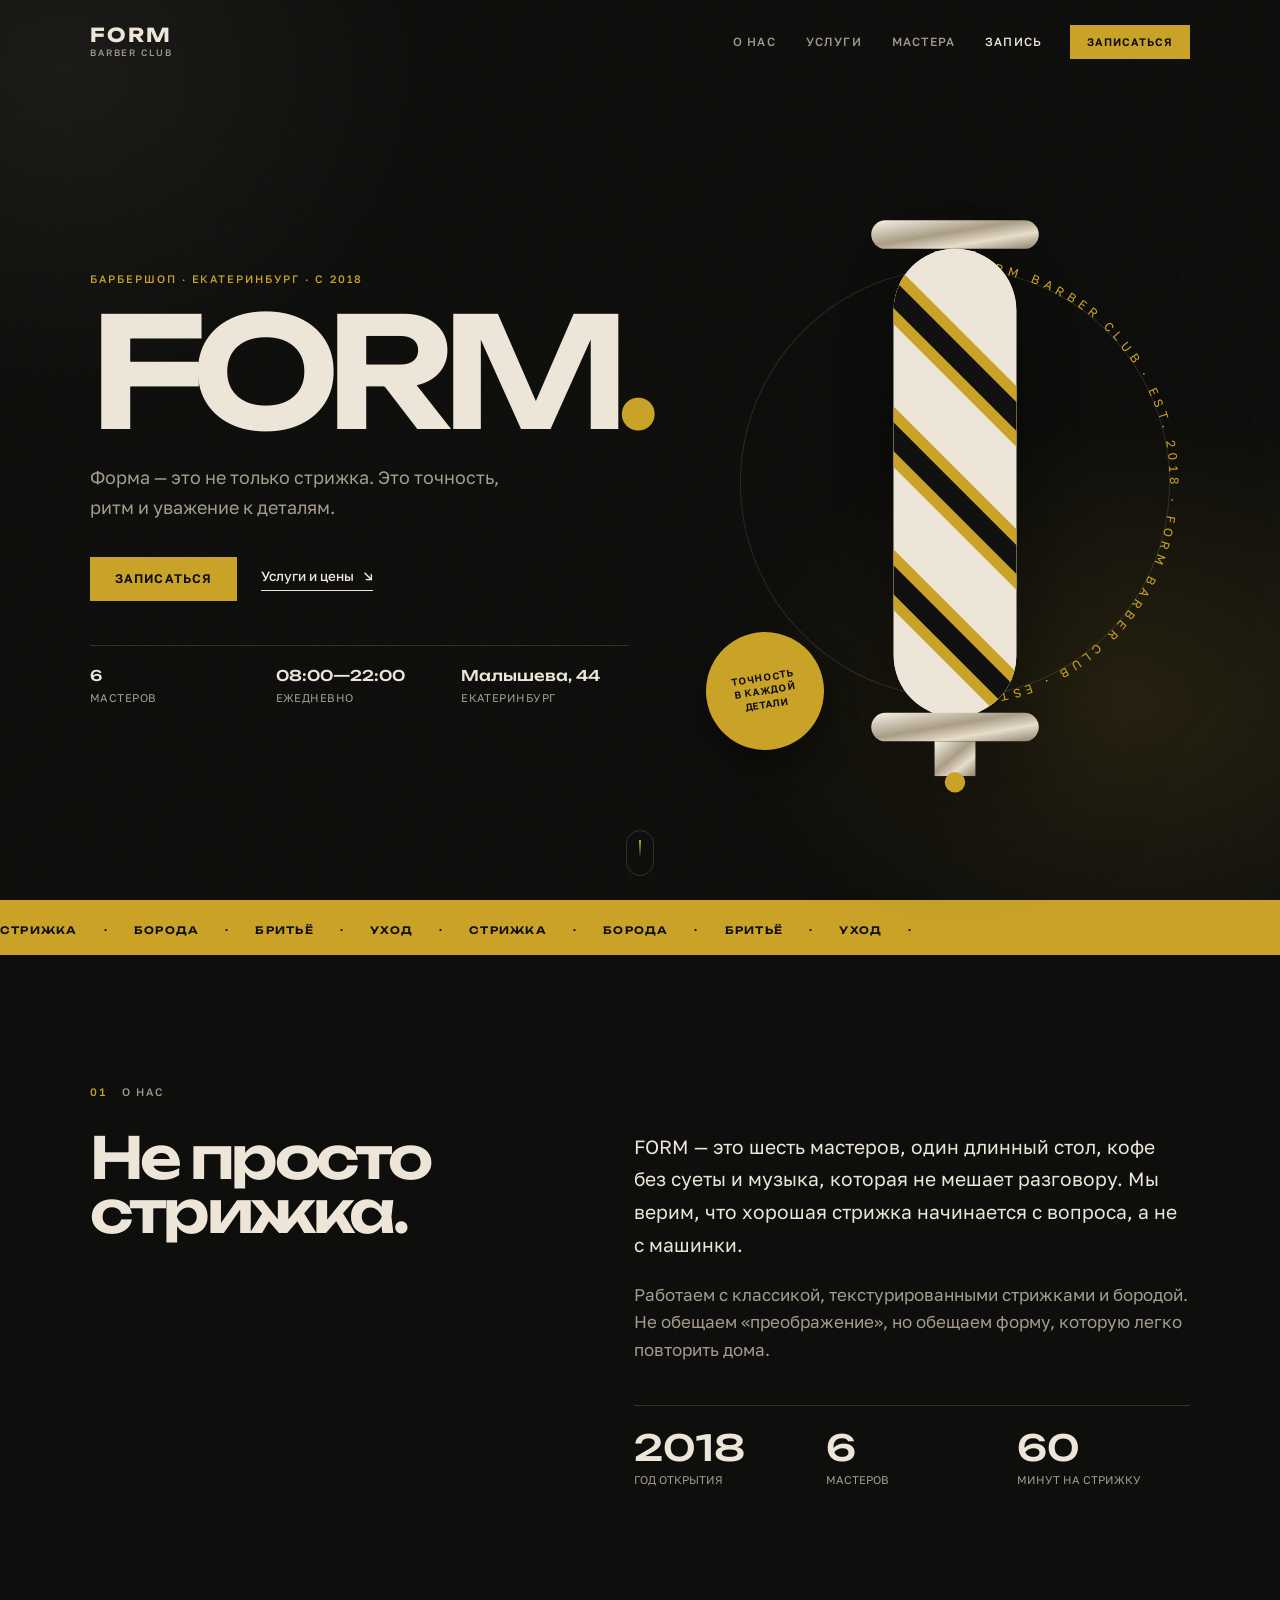
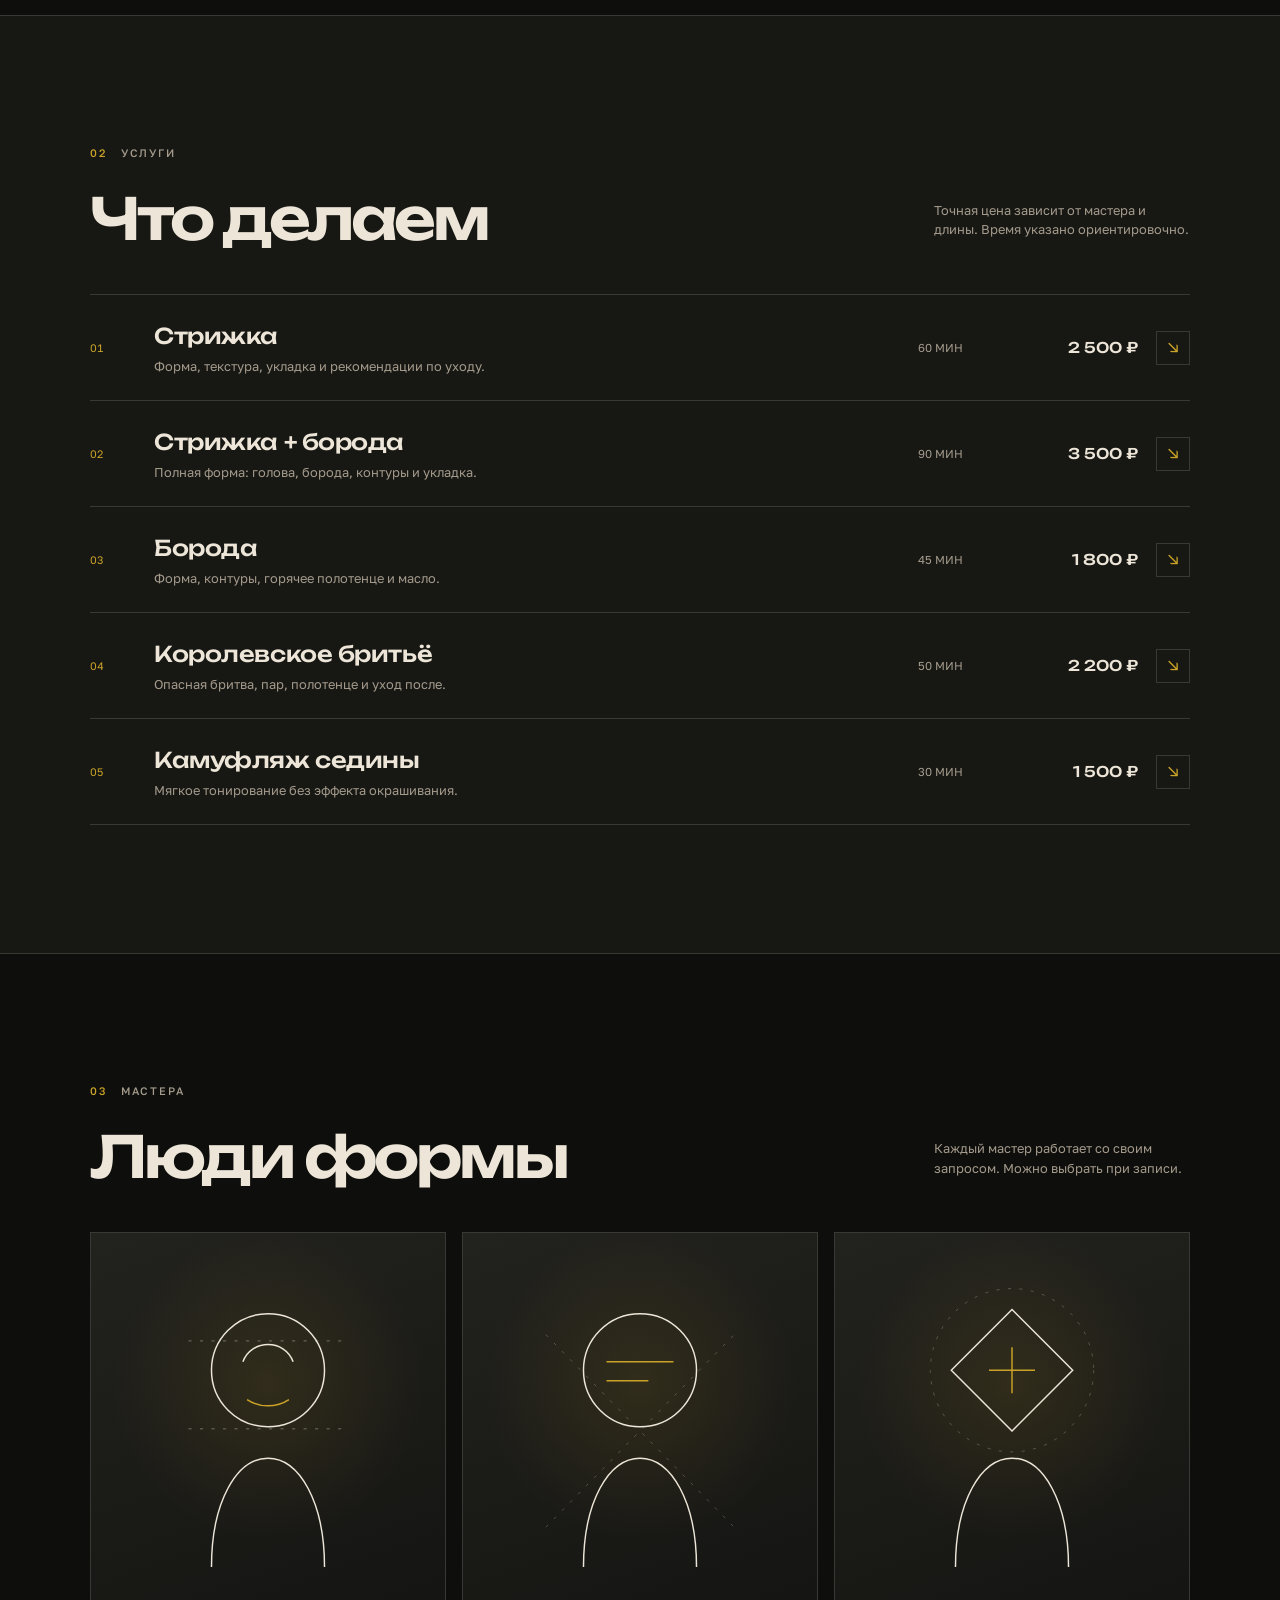
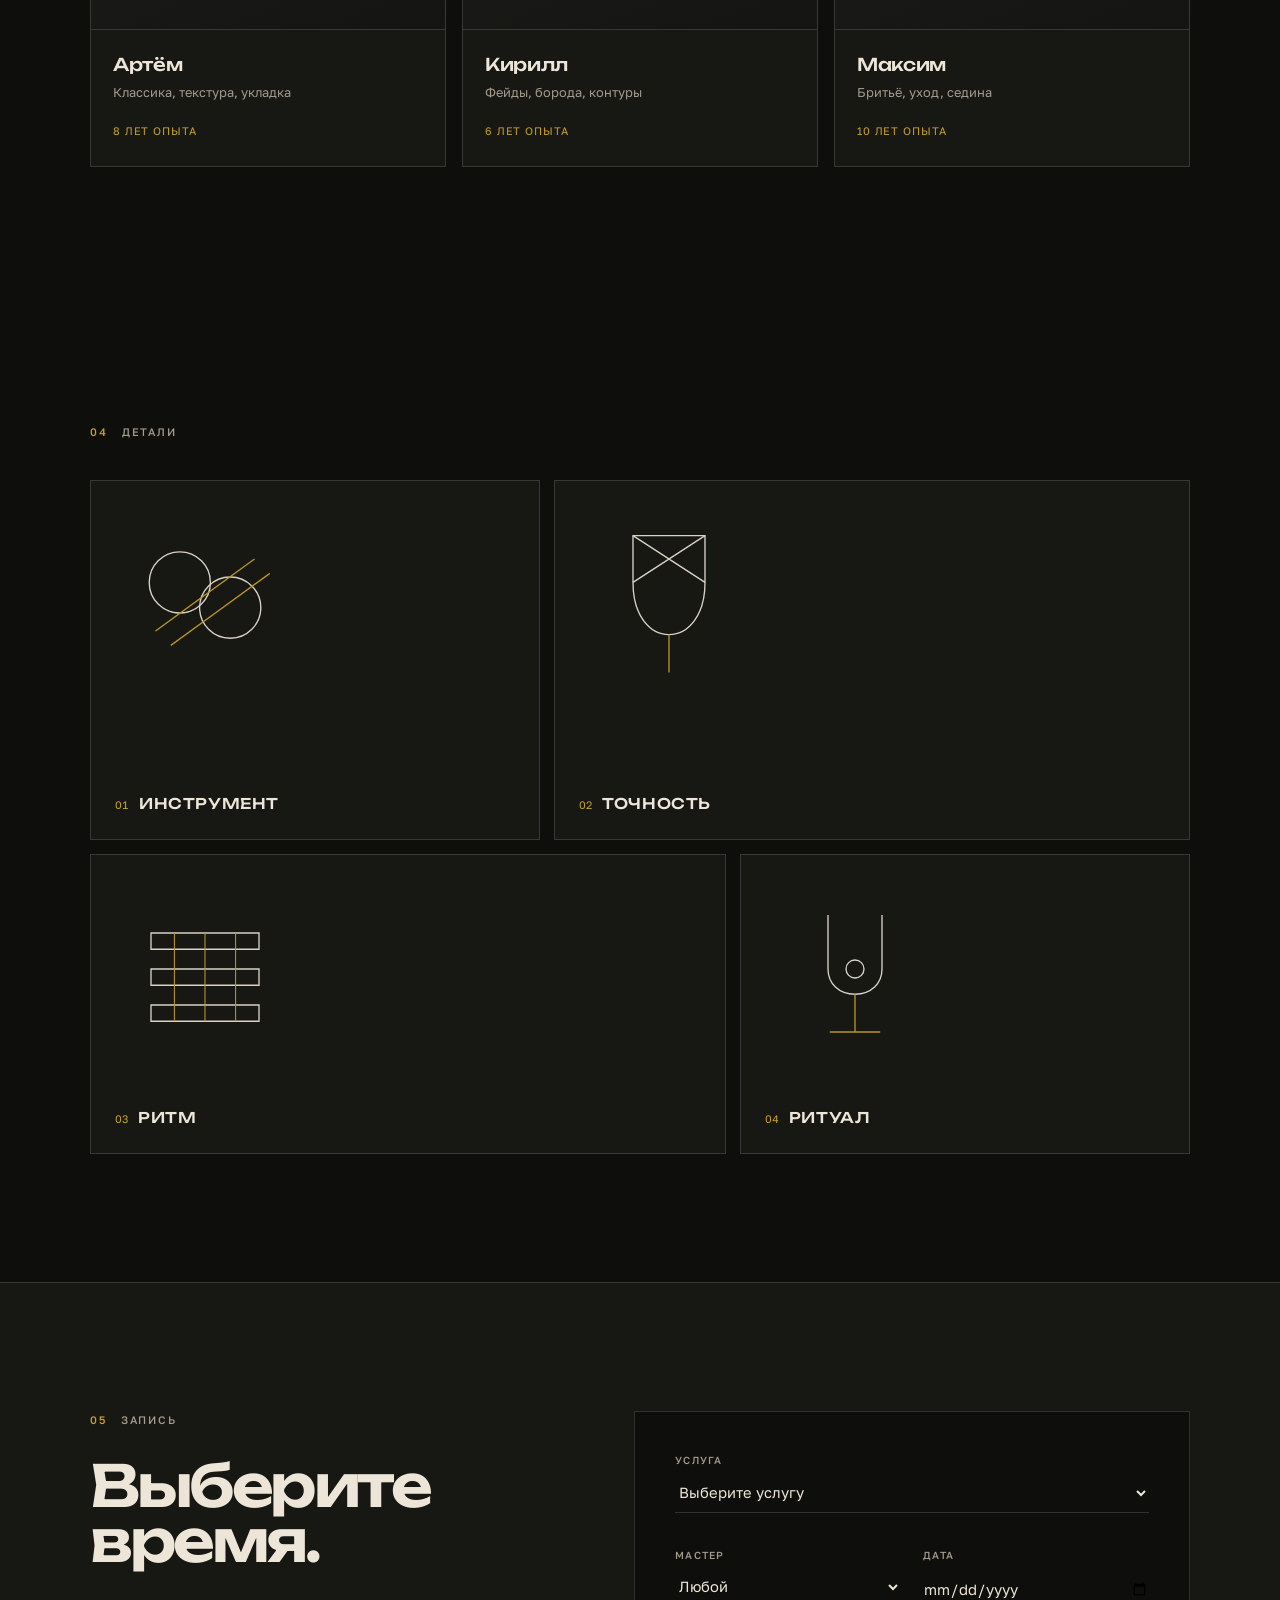
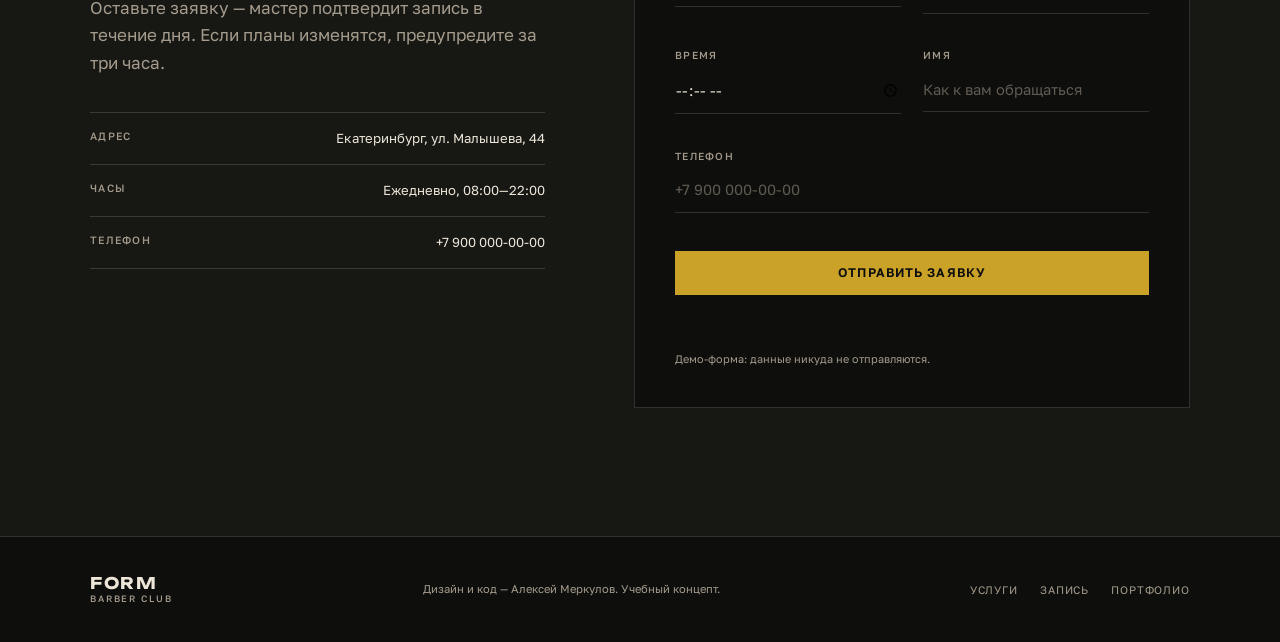
==== projects/barber/index.html @ 0e99c393 "Обновить портфолио" ====
<!DOCTYPE html>
<html lang="ru">
<head>
  <meta charset="UTF-8">
  <meta name="viewport" content="width=device-width, initial-scale=1.0">
  <meta name="description" content="FORM — барбершоп: стрижка, борода, бритьё и уход. Концепт-проект Алексея Меркулова.">
  <meta name="theme-color" content="#101010">
  <title>FORM — барбершоп</title>
  <link rel="preconnect" href="https://fonts.googleapis.com">
  <link rel="preconnect" href="https://fonts.gstatic.com" crossorigin>
  <link href="https://fonts.googleapis.com/css2?family=Golos+Text:wght@400;500;600&family=Unbounded:wght@500;600;700&display=swap" rel="stylesheet">
  <link rel="stylesheet" href="styles.css">
  <script>document.documentElement.classList.add('js');</script>
</head>
<body>
  <a class="skip-link" href="#main">К содержанию</a>
  <div class="grain" aria-hidden="true"></div>

  <header class="site-header" id="site-header">
    <div class="container header-inner">
      <a class="brand" href="#top" aria-label="FORM — на главную">
        <span class="brand-name">FORM</span>
        <span class="brand-sub">barber club</span>
      </a>

      <nav class="desktop-nav" aria-label="Главная навигация">
        <a href="#about">О нас</a>
        <a href="#services">Услуги</a>
        <a href="#masters">Мастера</a>
        <a href="#booking">Запись</a>
      </nav>

      <div class="header-actions">
        <a class="btn btn-small" href="#booking">Записаться</a>
        <button class="menu-toggle" id="menu-toggle" type="button" aria-expanded="false" aria-controls="mobile-menu">Меню</button>
      </div>
    </div>

    <nav class="mobile-menu" id="mobile-menu" aria-label="Мобильная навигация" hidden>
      <a href="#about">О нас</a>
      <a href="#services">Услуги</a>
      <a href="#masters">Мастера</a>
      <a href="#booking">Запись</a>
    </nav>
  </header>

  <main id="main">
    <section class="hero" id="top">
      <div class="container hero-grid">
        <div class="hero-copy">
          <p class="eyebrow">Барбершоп · Екатеринбург · с 2018</p>
          <h1>FORM<span>.</span></h1>
          <p class="hero-line">Форма — это не только стрижка. Это точность, ритм и уважение к деталям.</p>
          <div class="hero-actions">
            <a class="btn" href="#booking">Записаться</a>
            <a class="text-link" href="#services">Услуги и цены <span aria-hidden="true">↘</span></a>
          </div>
          <ul class="hero-meta">
            <li><span>6</span>мастеров</li>
            <li><span>08:00—22:00</span>ежедневно</li>
            <li><span>Малышева, 44</span>Екатеринбург</li>
          </ul>
        </div>

        <div class="hero-art" aria-hidden="true">
          <svg class="pole-art" viewBox="0 0 460 640">
            <defs>
              <clipPath id="poleClip">
                <rect x="170" y="86" width="120" height="458" rx="60"/>
              </clipPath>
              <linearGradient id="metal" x1="0" y1="0" x2="1" y2="1">
                <stop offset="0" stop-color="#F7F2E7"/>
                <stop offset="0.45" stop-color="#A99C85"/>
                <stop offset="0.7" stop-color="#E7DDCB"/>
                <stop offset="1" stop-color="#8C7F69"/>
              </linearGradient>
              <path id="poleRingPath" d="M230,105a210,210 0 1,1 0,420a210,210 0 1,1 0,-420"/>
            </defs>

            <circle cx="230" cy="315" r="210" fill="none" stroke="rgba(237,230,216,.12)"/>
            <g class="pole-ring">
              <text fill="#C9A227" font-family="Golos Text, sans-serif" font-size="12" letter-spacing="5">
                <textPath href="#poleRingPath" startOffset="1%">FORM BARBER CLUB · EST. 2018 · FORM BARBER CLUB · EST. 2018 ·</textPath>
              </text>
            </g>

            <rect x="148" y="58" width="164" height="28" rx="14" fill="url(#metal)"/>
            <rect x="170" y="86" width="120" height="458" rx="60" fill="#EDE6D8"/>
            <g clip-path="url(#poleClip)">
              <rect x="150" y="70" width="160" height="500" fill="#EDE6D8"/>
              <path d="M140 100L330 290M120 220L310 410M100 340L290 530M80 460L270 650" stroke="#C9A227" stroke-width="42"/>
              <path d="M140 100L330 290M120 220L310 410M100 340L290 530M80 460L270 650" stroke="#101010" stroke-width="20"/>
            </g>
            <rect x="148" y="540" width="164" height="28" rx="14" fill="url(#metal)"/>
            <rect x="210" y="568" width="40" height="34" fill="url(#metal)"/>
            <circle cx="230" cy="608" r="10" fill="#C9A227"/>
          </svg>
          <div class="roundel">точность<br>в каждой<br>детали</div>
        </div>
      </div>
      <a class="scroll-cue" href="#about" aria-label="Прокрутить к разделу о нас"><span></span></a>
    </section>

    <div class="marquee" aria-hidden="true">
      <div class="marquee-track">
        <span>стрижка</span><span>·</span><span>борода</span><span>·</span><span>бритьё</span><span>·</span><span>уход</span><span>·</span><span>стрижка</span><span>·</span><span>борода</span><span>·</span><span>бритьё</span><span>·</span><span>уход</span><span>·</span>
      </div>
    </div>

    <section class="section about" id="about">
      <div class="container">
        <p class="section-label"><span>01</span> О нас</p>
        <div class="about-grid">
          <h2>Не просто<br>стрижка.</h2>
          <div class="about-copy">
            <p>FORM — это шесть мастеров, один длинный стол, кофе без суеты и музыка, которая не мешает разговору. Мы верим, что хорошая стрижка начинается с вопроса, а не с машинки.</p>
            <p>Работаем с классикой, текстурированными стрижками и бородой. Не обещаем «преображение», но обещаем форму, которую легко повторить дома.</p>
            <dl class="numbers">
              <div><dt>2018</dt><dd>год открытия</dd></div>
              <div><dt>6</dt><dd>мастеров</dd></div>
              <div><dt>60</dt><dd>минут на стрижку</dd></div>
            </dl>
          </div>
        </div>
      </div>
    </section>

    <section class="section services" id="services">
      <div class="container">
        <div class="section-top">
          <div>
            <p class="section-label"><span>02</span> Услуги</p>
            <h2>Что делаем</h2>
          </div>
          <p class="section-note">Точная цена зависит от мастера и длины. Время указано ориентировочно.</p>
        </div>

        <div class="service-list">
          <article class="service-row">
            <span class="service-num">01</span>
            <div class="service-copy"><h3>Стрижка</h3><p>Форма, текстура, укладка и рекомендации по уходу.</p></div>
            <span class="service-time">60 мин</span>
            <span class="service-price">2 500 ₽</span>
            <button class="service-pick" type="button" data-service="Стрижка" aria-label="Записаться на стрижку">↘</button>
          </article>
          <article class="service-row">
            <span class="service-num">02</span>
            <div class="service-copy"><h3>Стрижка + борода</h3><p>Полная форма: голова, борода, контуры и укладка.</p></div>
            <span class="service-time">90 мин</span>
            <span class="service-price">3 500 ₽</span>
            <button class="service-pick" type="button" data-service="Стрижка + борода" aria-label="Записаться на стрижку и бороду">↘</button>
          </article>
          <article class="service-row">
            <span class="service-num">03</span>
            <div class="service-copy"><h3>Борода</h3><p>Форма, контуры, горячее полотенце и масло.</p></div>
            <span class="service-time">45 мин</span>
            <span class="service-price">1 800 ₽</span>
            <button class="service-pick" type="button" data-service="Борода" aria-label="Записаться на бороду">↘</button>
          </article>
          <article class="service-row">
            <span class="service-num">04</span>
            <div class="service-copy"><h3>Королевское бритьё</h3><p>Опасная бритва, пар, полотенце и уход после.</p></div>
            <span class="service-time">50 мин</span>
            <span class="service-price">2 200 ₽</span>
            <button class="service-pick" type="button" data-service="Королевское бритьё" aria-label="Записаться на бритьё">↘</button>
          </article>
          <article class="service-row">
            <span class="service-num">05</span>
            <div class="service-copy"><h3>Камуфляж седины</h3><p>Мягкое тонирование без эффекта окрашивания.</p></div>
            <span class="service-time">30 мин</span>
            <span class="service-price">1 500 ₽</span>
            <button class="service-pick" type="button" data-service="Камуфляж седины" aria-label="Записаться на камуфляж седины">↘</button>
          </article>
        </div>
      </div>
    </section>

    <section class="section masters" id="masters">
      <div class="container">
        <div class="section-top">
          <div>
            <p class="section-label"><span>03</span> Мастера</p>
            <h2>Люди формы</h2>
          </div>
          <p class="section-note">Каждый мастер работает со своим запросом. Можно выбрать при записи.</p>
        </div>

        <div class="masters-grid">
          <article class="master-card">
            <div class="master-art">
              <svg viewBox="0 0 300 340" aria-hidden="true">
                <circle cx="150" cy="112" r="54" fill="none" stroke="currentColor" stroke-width="1.4"/>
                <path d="M96 300c0-62 24-104 54-104s54 42 54 104" fill="none" stroke="currentColor" stroke-width="1.4"/>
                <path d="M126 104c8-22 40-22 48 0" fill="none" stroke="currentColor" stroke-width="1.4"/>
                <path d="M130 140c12 8 28 8 40 0" fill="none" stroke="#C9A227" stroke-width="1.4"/>
                <path d="M74 84h152M74 168h152" fill="none" stroke="currentColor" stroke-width="0.8" stroke-dasharray="3 8" opacity=".45"/>
              </svg>
            </div>
            <div class="master-info"><h3>Артём</h3><p>Классика, текстура, укладка</p><span>8 лет опыта</span></div>
          </article>
          <article class="master-card">
            <div class="master-art">
              <svg viewBox="0 0 300 340" aria-hidden="true">
                <rect x="96" y="58" width="108" height="108" rx="54" fill="none" stroke="currentColor" stroke-width="1.4"/>
                <path d="M96 300c0-62 24-104 54-104s54 42 54 104" fill="none" stroke="currentColor" stroke-width="1.4"/>
                <path d="M118 104h64M118 122h40" fill="none" stroke="#C9A227" stroke-width="1.4"/>
                <path d="M60 78l180 184M60 262L240 78" fill="none" stroke="currentColor" stroke-width="0.8" stroke-dasharray="3 8" opacity=".3"/>
              </svg>
            </div>
            <div class="master-info"><h3>Кирилл</h3><p>Фейды, борода, контуры</p><span>6 лет опыта</span></div>
          </article>
          <article class="master-card">
            <div class="master-art">
              <svg viewBox="0 0 300 340" aria-hidden="true">
                <path d="M150 54l58 58-58 58-58-58z" fill="none" stroke="currentColor" stroke-width="1.4"/>
                <path d="M96 300c0-62 24-104 54-104s54 42 54 104" fill="none" stroke="currentColor" stroke-width="1.4"/>
                <path d="M128 112h44M150 90v44" fill="none" stroke="#C9A227" stroke-width="1.4"/>
                <circle cx="150" cy="112" r="78" fill="none" stroke="currentColor" stroke-width="0.8" stroke-dasharray="3 8" opacity=".3"/>
              </svg>
            </div>
            <div class="master-info"><h3>Максим</h3><p>Бритьё, уход, седина</p><span>10 лет опыта</span></div>
          </article>
        </div>
      </div>
    </section>

    <section class="section details" id="details">
      <div class="container">
        <p class="section-label"><span>04</span> Детали</p>
        <div class="details-grid">
          <figure class="detail-card detail-wide">
            <svg viewBox="0 0 200 200" aria-hidden="true">
              <circle cx="72" cy="86" r="34" fill="none" stroke="currentColor" stroke-width="1.5"/>
              <circle cx="128" cy="114" r="34" fill="none" stroke="currentColor" stroke-width="1.5"/>
              <path d="M45 140L155 60M62 156L172 76" fill="none" stroke="#C9A227" stroke-width="1.5"/>
            </svg>
            <figcaption><span>01</span><strong>Инструмент</strong></figcaption>
          </figure>
          <figure class="detail-card detail-tall">
            <svg viewBox="0 0 200 220" aria-hidden="true">
              <path d="M60 34h80v52c0 36-18 58-40 58s-40-22-40-58z" fill="none" stroke="currentColor" stroke-width="1.5"/>
              <path d="M60 34l80 52M140 34L60 86" fill="none" stroke="currentColor" stroke-width="1.5"/>
              <path d="M100 144v42" fill="none" stroke="#C9A227" stroke-width="1.5"/>
            </svg>
            <figcaption><span>02</span><strong>Точность</strong></figcaption>
          </figure>
          <figure class="detail-card">
            <svg viewBox="0 0 200 200" aria-hidden="true">
              <path d="M40 60h120v18H40zM40 100h120v18H40zM40 140h120v18H40z" fill="none" stroke="currentColor" stroke-width="1.5"/>
              <path d="M66 60v98M100 60v98M134 60v98" fill="none" stroke="#C9A227" stroke-width="1.2"/>
            </svg>
            <figcaption><span>03</span><strong>Ритм</strong></figcaption>
          </figure>
          <figure class="detail-card">
            <svg viewBox="0 0 200 200" aria-hidden="true">
              <path d="M70 40v60c0 16 12 28 30 28s30-12 30-28V40" fill="none" stroke="currentColor" stroke-width="1.5"/>
              <path d="M100 128v42M72 170h56" fill="none" stroke="#C9A227" stroke-width="1.5"/>
              <circle cx="100" cy="100" r="10" fill="none" stroke="currentColor" stroke-width="1.5"/>
            </svg>
            <figcaption><span>04</span><strong>Ритуал</strong></figcaption>
          </figure>
        </div>
      </div>
    </section>

    <section class="section booking" id="booking">
      <div class="container booking-grid">
        <div class="booking-copy">
          <p class="section-label"><span>05</span> Запись</p>
          <h2>Выберите<br>время.</h2>
          <p>Оставьте заявку — мастер подтвердит запись в течение дня. Если планы изменятся, предупредите за три часа.</p>
          <dl class="visit-info">
            <div><dt>Адрес</dt><dd>Екатеринбург, ул. Малышева, 44</dd></div>
            <div><dt>Часы</dt><dd>Ежедневно, 08:00—22:00</dd></div>
            <div><dt>Телефон</dt><dd>+7 900 000-00-00</dd></div>
          </dl>
        </div>

        <form class="booking-form" id="booking-form" novalidate>
          <div class="field field-full">
            <label for="service">Услуга</label>
            <select id="service" name="service" required>
              <option value="">Выберите услугу</option>
              <option>Стрижка</option>
              <option>Стрижка + борода</option>
              <option>Борода</option>
              <option>Королевское бритьё</option>
              <option>Камуфляж седины</option>
            </select>
            <p class="field-error" data-error-for="service"></p>
          </div>
          <div class="field">
            <label for="master">Мастер</label>
            <select id="master" name="master">
              <option value="">Любой</option>
              <option>Артём</option>
              <option>Кирилл</option>
              <option>Максим</option>
            </select>
          </div>
          <div class="field">
            <label for="date">Дата</label>
            <input id="date" name="date" type="date" required>
            <p class="field-error" data-error-for="date"></p>
          </div>
          <div class="field">
            <label for="time">Время</label>
            <input id="time" name="time" type="time" min="08:00" max="21:30" required>
            <p class="field-error" data-error-for="time"></p>
          </div>
          <div class="field">
            <label for="name">Имя</label>
            <input id="name" name="name" type="text" autocomplete="name" placeholder="Как к вам обращаться" required>
            <p class="field-error" data-error-for="name"></p>
          </div>
          <div class="field field-full">
            <label for="phone">Телефон</label>
            <input id="phone" name="phone" type="tel" autocomplete="tel" placeholder="+7 900 000-00-00" required>
            <p class="field-error" data-error-for="phone"></p>
          </div>
          <button class="btn btn-submit" type="submit">Отправить заявку</button>
          <p class="form-status" id="form-status" role="status" aria-live="polite"></p>
          <p class="form-note">Демо-форма: данные никуда не отправляются.</p>
        </form>
      </div>
    </section>
  </main>

  <footer class="footer">
    <div class="container footer-inner">
      <a class="brand" href="#top"><span class="brand-name">FORM</span><span class="brand-sub">barber club</span></a>
      <p>Дизайн и код — Алексей Меркулов. Учебный концепт.</p>
      <nav aria-label="Навигация в подвале">
        <a href="#services">Услуги</a>
        <a href="#booking">Запись</a>
        <a href="../../">Портфолио</a>
      </nav>
    </div>
  </footer>

  <script src="script.js"></script>
</body>
</html>
---- projects/barber/styles.css ----
:root {
  --black: #0E0E0C;
  --coal: #171714;
  --bone: #EDE6D8;
  --muted: #A49B8C;
  --line: rgba(237, 230, 216, 0.16);
  --accent: #C9A227;
  --display: "Unbounded", "Arial Black", sans-serif;
  --sans: "Golos Text", -apple-system, BlinkMacSystemFont, "Segoe UI", sans-serif;
  --container: 1180px;
  --ease: cubic-bezier(0.22, 1, 0.36, 1);
}

*,
*::before,
*::after {
  box-sizing: border-box;
}

html {
  scroll-behavior: smooth;
}

body {
  margin: 0;
  background: var(--black);
  color: var(--bone);
  font-family: var(--sans);
  font-size: 17px;
  line-height: 1.6;
  -webkit-font-smoothing: antialiased;
  overflow-x: hidden;
}

img,
svg {
  display: block;
  max-width: 100%;
}

a {
  color: inherit;
}

button,
input,
select,
textarea {
  font: inherit;
}

::selection {
  background: var(--accent);
  color: var(--black);
}

:focus-visible {
  outline: 2px solid var(--accent);
  outline-offset: 4px;
}

[hidden] {
  display: none !important;
}

.skip-link {
  position: fixed;
  top: 12px;
  left: 12px;
  z-index: 100;
  padding: 10px 16px;
  background: var(--accent);
  color: var(--black);
  text-decoration: none;
  transform: translateY(-160%);
  transition: transform 0.2s ease;
}

.skip-link:focus {
  transform: none;
}

.grain {
  position: fixed;
  inset: 0;
  z-index: 90;
  pointer-events: none;
  opacity: 0.045;
  mix-blend-mode: overlay;
  background-image: url("data:image/svg+xml,%3Csvg viewBox='0 0 180 180' xmlns='http://www.w3.org/2000/svg'%3E%3Cfilter id='n'%3E%3CfeTurbulence type='fractalNoise' baseFrequency='0.9' numOctaves='4' stitchTiles='stitch'/%3E%3C/filter%3E%3Crect width='100%25' height='100%25' filter='url(%23n)' opacity='0.55'/%3E%3C/svg%3E");
}

.container {
  width: 100%;
  max-width: var(--container);
  margin: 0 auto;
  padding: 0 clamp(20px, 4vw, 40px);
}

.site-header {
  position: fixed;
  inset: 0 0 auto;
  z-index: 50;
  border-bottom: 1px solid transparent;
  transition: background 0.3s ease, border-color 0.3s ease;
}

.site-header.is-scrolled {
  background: rgba(14, 14, 12, 0.86);
  border-bottom-color: var(--line);
  backdrop-filter: blur(16px);
  -webkit-backdrop-filter: blur(16px);
}

.header-inner {
  display: flex;
  align-items: center;
  justify-content: space-between;
  gap: 28px;
  height: 84px;
}

.brand {
  display: inline-flex;
  flex-direction: column;
  gap: 3px;
  color: var(--bone);
  line-height: 1;
  text-decoration: none;
}

.brand-name {
  font-family: var(--display);
  font-size: 1.2rem;
  font-weight: 700;
  letter-spacing: 0.1em;
}

.brand-sub {
  color: var(--muted);
  font-size: 0.58rem;
  font-weight: 500;
  letter-spacing: 0.2em;
  text-transform: uppercase;
}

.desktop-nav {
  display: flex;
  align-items: center;
  gap: 30px;
  margin-left: auto;
}

.desktop-nav a {
  color: var(--muted);
  font-size: 0.74rem;
  font-weight: 500;
  letter-spacing: 0.1em;
  text-decoration: none;
  text-transform: uppercase;
  transition: color 0.2s ease;
}

.desktop-nav a:hover,
.desktop-nav a.is-current {
  color: var(--bone);
}

.header-actions {
  display: flex;
  align-items: center;
  gap: 10px;
}

.btn {
  display: inline-flex;
  align-items: center;
  justify-content: center;
  gap: 10px;
  padding: 15px 24px;
  background: var(--accent);
  border: 1px solid var(--accent);
  border-radius: 0;
  color: var(--black);
  font-size: 0.78rem;
  font-weight: 600;
  letter-spacing: 0.09em;
  line-height: 1;
  text-decoration: none;
  text-transform: uppercase;
  cursor: pointer;
  transition: background 0.25s ease, color 0.25s ease, transform 0.25s var(--ease);
}

.btn:hover {
  background: var(--bone);
  border-color: var(--bone);
  transform: translateY(-2px);
}

.btn-small {
  padding: 11px 16px;
  font-size: 0.68rem;
}

.menu-toggle {
  display: none;
  padding: 10px 14px;
  background: transparent;
  border: 1px solid var(--line);
  border-radius: 0;
  color: var(--bone);
  font-size: 0.68rem;
  font-weight: 500;
  letter-spacing: 0.1em;
  text-transform: uppercase;
  cursor: pointer;
}

.mobile-menu {
  display: flex;
  flex-direction: column;
  padding: 12px clamp(20px, 4vw, 40px) 24px;
  background: var(--black);
  border-bottom: 1px solid var(--line);
}

.mobile-menu a {
  padding: 14px 0;
  border-bottom: 1px dashed var(--line);
  color: var(--bone);
  font-size: 0.8rem;
  letter-spacing: 0.1em;
  text-decoration: none;
  text-transform: uppercase;
}

.mobile-menu a:last-child {
  border-bottom: 0;
}

.hero {
  position: relative;
  min-height: 100svh;
  padding: 140px 0 64px;
  display: flex;
  align-items: center;
  background:
    radial-gradient(ellipse 45% 45% at 88% 78%, rgba(201, 162, 39, 0.13), transparent 70%),
    radial-gradient(ellipse 40% 50% at 5% 8%, rgba(237, 230, 216, 0.06), transparent 70%);
}

.hero-grid {
  display: grid;
  grid-template-columns: minmax(0, 1.04fr) minmax(0, 0.96fr);
  align-items: center;
  gap: clamp(30px, 5vw, 68px);
}

.eyebrow {
  margin: 0 0 24px;
  color: var(--accent);
  font-size: 0.68rem;
  font-weight: 500;
  letter-spacing: 0.18em;
  text-transform: uppercase;
}

h1,
h2 {
  margin: 0;
  font-family: var(--display);
  font-weight: 600;
  text-wrap: balance;
}

h1 {
  font-size: clamp(5rem, 12vw, 12rem);
  letter-spacing: -0.09em;
  line-height: 0.78;
}

h1 span {
  color: var(--accent);
}

.hero-line {
  max-width: 38ch;
  margin: 30px 0 0;
  color: var(--muted);
  font-size: clamp(1rem, 1.5vw, 1.12rem);
  line-height: 1.7;
}

.hero-actions {
  display: flex;
  flex-wrap: wrap;
  align-items: center;
  gap: 24px;
  margin-top: 34px;
}

.text-link {
  padding-bottom: 3px;
  border-bottom: 1px solid var(--bone);
  font-size: 0.84rem;
  font-weight: 500;
  text-decoration: none;
  transition: color 0.2s ease, border-color 0.2s ease;
}

.text-link span {
  display: inline-block;
  margin-left: 6px;
  transition: transform 0.2s ease;
}

.text-link:hover {
  border-color: var(--accent);
  color: var(--accent);
}

.text-link:hover span {
  transform: translate(2px, 2px);
}

.hero-meta {
  display: grid;
  grid-template-columns: repeat(3, 1fr);
  gap: 18px;
  margin: 44px 0 0;
  padding: 22px 0 0;
  border-top: 1px solid var(--line);
  list-style: none;
}

.hero-meta li {
  color: var(--muted);
  font-size: 0.7rem;
  letter-spacing: 0.04em;
  line-height: 1.4;
  text-transform: uppercase;
}

.hero-meta span {
  display: block;
  margin-bottom: 5px;
  color: var(--bone);
  font-family: var(--display);
  font-size: 0.92rem;
  font-weight: 500;
  letter-spacing: 0;
  line-height: 1.15;
  text-transform: none;
}

.hero-copy {
  min-width: 0;
}

.hero-art {
  position: relative;
  min-width: 0;
  justify-self: end;
  width: 100%;
  max-width: 470px;
}

.pole-art {
  width: 100%;
  filter: drop-shadow(0 30px 60px rgba(0, 0, 0, 0.5));
}

.pole-ring {
  transform-box: fill-box;
  transform-origin: center;
  animation: spin 50s linear infinite;
}

@keyframes spin {
  to { transform: rotate(360deg); }
}

.roundel {
  position: absolute;
  left: -14px;
  bottom: 10%;
  display: grid;
  place-content: center;
  width: 118px;
  height: 118px;
  border-radius: 50%;
  background: var(--accent);
  color: var(--black);
  font-size: 0.62rem;
  font-weight: 600;
  letter-spacing: 0.08em;
  line-height: 1.35;
  text-align: center;
  text-transform: uppercase;
  transform: rotate(-9deg);
  box-shadow: 0 16px 34px rgba(0, 0, 0, 0.4);
}

.scroll-cue {
  position: absolute;
  bottom: 24px;
  left: 50%;
  display: flex;
  justify-content: center;
  width: 28px;
  height: 46px;
  padding-top: 9px;
  border: 1px solid var(--line);
  border-radius: 999px;
  transform: translateX(-50%);
}

.scroll-cue span {
  width: 2px;
  height: 18px;
  background: linear-gradient(var(--accent), transparent);
  animation: cue 1.9s ease-in-out infinite;
}

@keyframes cue {
  0% { transform: translateY(-4px); opacity: 0; }
  35% { opacity: 1; }
  100% { transform: translateY(12px); opacity: 0; }
}

.marquee {
  overflow: hidden;
  padding: 14px 0;
  background: var(--accent);
  color: var(--black);
}

.marquee-track {
  display: inline-flex;
  gap: 26px;
  white-space: nowrap;
  animation: marquee 26s linear infinite;
}

.marquee-track span {
  font-family: var(--display);
  font-size: 0.64rem;
  font-weight: 600;
  letter-spacing: 0.12em;
  text-transform: uppercase;
}

@keyframes marquee {
  to { transform: translateX(-50%); }
}

.section {
  padding: clamp(76px, 10vw, 132px) 0;
}

section[id] {
  scroll-margin-top: 96px;
}

.section-label {
  display: flex;
  gap: 14px;
  margin: 0 0 30px;
  color: var(--muted);
  font-size: 0.68rem;
  font-weight: 500;
  letter-spacing: 0.17em;
  text-transform: uppercase;
}

.section-label span {
  color: var(--accent);
  font-variant-numeric: tabular-nums;
}

h2 {
  font-size: clamp(2.2rem, 4.5vw, 4.4rem);
  letter-spacing: -0.06em;
  line-height: 0.95;
}

.section-top {
  display: flex;
  align-items: flex-end;
  justify-content: space-between;
  gap: 40px;
  margin-bottom: 48px;
}

.section-note {
  max-width: 32ch;
  margin: 0 0 6px;
  color: var(--muted);
  font-size: 0.8rem;
  line-height: 1.55;
}

.about-grid {
  display: grid;
  grid-template-columns: 0.9fr 1.1fr;
  gap: clamp(40px, 7vw, 100px);
  align-items: start;
}

.about-copy p {
  max-width: 55ch;
  margin: 0 0 20px;
  color: var(--muted);
}

.about-copy p:first-child {
  color: var(--bone);
  font-size: clamp(1.06rem, 1.5vw, 1.2rem);
  line-height: 1.7;
}

.numbers {
  display: grid;
  grid-template-columns: repeat(3, 1fr);
  gap: 18px;
  margin: 42px 0 0;
  padding: 24px 0 0;
  border-top: 1px solid var(--line);
}

.numbers dt {
  margin-bottom: 6px;
  color: var(--bone);
  font-family: var(--display);
  font-size: clamp(1.5rem, 2.8vw, 2.5rem);
  font-weight: 500;
  line-height: 1;
}

.numbers dd {
  margin: 0;
  color: var(--muted);
  font-size: 0.7rem;
  line-height: 1.4;
  text-transform: uppercase;
}

.services {
  background: var(--coal);
  border-top: 1px solid var(--line);
  border-bottom: 1px solid var(--line);
}

.service-list {
  border-bottom: 1px solid var(--line);
}

.service-row {
  display: grid;
  grid-template-columns: 46px 1fr 92px 110px 34px;
  gap: 18px;
  align-items: center;
  padding: 24px 0;
  border-top: 1px solid var(--line);
  transition: background 0.25s ease, padding 0.25s ease;
}

.service-row:hover {
  padding-left: 8px;
  background: rgba(237, 230, 216, 0.035);
}

.service-num {
  color: var(--accent);
  font-size: 0.68rem;
  font-variant-numeric: tabular-nums;
}

.service-copy h3 {
  margin: 0 0 3px;
  font-family: var(--display);
  font-size: clamp(1.05rem, 1.7vw, 1.45rem);
  font-weight: 500;
  letter-spacing: -0.02em;
}

.service-copy p {
  max-width: 48ch;
  margin: 0;
  color: var(--muted);
  font-size: 0.8rem;
  line-height: 1.5;
}

.service-time {
  color: var(--muted);
  font-size: 0.72rem;
  text-transform: uppercase;
}

.service-price {
  font-family: var(--display);
  font-size: 0.92rem;
  font-weight: 500;
  text-align: right;
  white-space: nowrap;
}

.service-pick {
  width: 34px;
  height: 34px;
  padding: 0;
  border: 1px solid var(--line);
  background: transparent;
  color: var(--accent);
  font-size: 1rem;
  cursor: pointer;
  transition: background 0.2s ease, color 0.2s ease, transform 0.2s ease;
}

.service-pick:hover {
  background: var(--accent);
  color: var(--black);
  transform: translate(2px, 2px);
}

.masters-grid {
  display: grid;
  grid-template-columns: repeat(3, 1fr);
  gap: 16px;
}

.master-card {
  border: 1px solid var(--line);
  background: var(--coal);
  transition: border-color 0.25s ease, transform 0.3s var(--ease);
}

.master-card:hover {
  border-color: rgba(201, 162, 39, 0.55);
  transform: translateY(-4px);
}

.master-art {
  padding: 20px;
  color: var(--bone);
  background:
    radial-gradient(circle at 50% 38%, rgba(201, 162, 39, 0.12), transparent 52%),
    linear-gradient(160deg, #22221E, #141412);
}

.master-art svg {
  width: 100%;
  height: auto;
}

.master-info {
  padding: 20px 22px 24px;
  border-top: 1px solid var(--line);
}

.master-info h3 {
  margin: 0 0 4px;
  font-family: var(--display);
  font-size: 1.1rem;
  font-weight: 500;
  letter-spacing: -0.02em;
}

.master-info p {
  margin: 0 0 12px;
  color: var(--muted);
  font-size: 0.8rem;
}

.master-info span {
  color: var(--accent);
  font-size: 0.68rem;
  letter-spacing: 0.08em;
  text-transform: uppercase;
}

.details {
  background: var(--black);
}

.details-grid {
  display: grid;
  grid-template-columns: repeat(12, 1fr);
  gap: 14px;
  margin-top: 40px;
}

.detail-card {
  position: relative;
  display: flex;
  flex-direction: column;
  justify-content: space-between;
  grid-column: span 5;
  min-height: 300px;
  margin: 0;
  padding: 24px;
  overflow: hidden;
  border: 1px solid var(--line);
  background: var(--coal);
}

.detail-card:nth-child(2) {
  grid-column: span 7;
  min-height: 360px;
}

.detail-card:nth-child(3) {
  grid-column: span 7;
}

.detail-card:nth-child(4) {
  grid-column: span 5;
}

.detail-card svg {
  width: min(56%, 180px);
  color: var(--bone);
  opacity: 0.9;
}

.detail-card figcaption {
  display: flex;
  align-items: baseline;
  gap: 10px;
}

.detail-card figcaption span {
  color: var(--accent);
  font-size: 0.68rem;
  font-variant-numeric: tabular-nums;
}

.detail-card figcaption strong {
  font-family: var(--display);
  font-size: 0.92rem;
  font-weight: 500;
  letter-spacing: 0.04em;
  text-transform: uppercase;
}

.booking {
  background: var(--coal);
  border-top: 1px solid var(--line);
}

.booking-grid {
  display: grid;
  grid-template-columns: 0.9fr 1.1fr;
  gap: clamp(44px, 7vw, 100px);
  align-items: start;
}

.booking-copy h2 {
  margin-bottom: 26px;
}

.booking-copy > p:not(.section-label) {
  max-width: 42ch;
  margin: 0 0 36px;
  color: var(--muted);
}

.visit-info {
  margin: 0;
  border-top: 1px solid var(--line);
}

.visit-info div {
  display: flex;
  justify-content: space-between;
  gap: 24px;
  padding: 15px 0;
  border-bottom: 1px solid var(--line);
}

.visit-info dt {
  color: var(--muted);
  font-size: 0.66rem;
  font-weight: 500;
  letter-spacing: 0.12em;
  text-transform: uppercase;
}

.visit-info dd {
  margin: 0;
  font-size: 0.82rem;
  text-align: right;
}

.booking-form {
  display: grid;
  grid-template-columns: 1fr 1fr;
  gap: 18px 22px;
  padding: clamp(24px, 4vw, 40px);
  background: var(--black);
  border: 1px solid var(--line);
}

.field {
  min-width: 0;
}

.field-full {
  grid-column: 1 / -1;
}

.field label {
  display: flex;
  justify-content: space-between;
  gap: 10px;
  margin-bottom: 4px;
  color: var(--muted);
  font-size: 0.64rem;
  font-weight: 500;
  letter-spacing: 0.12em;
  text-transform: uppercase;
}

.field input,
.field select,
.field textarea {
  width: 100%;
  padding: 10px 0;
  border: 0;
  border-bottom: 1px solid var(--line);
  border-radius: 0;
  background: transparent;
  color: var(--bone);
  font-size: 0.92rem;
  outline: 0;
  transition: border-color 0.2s ease;
}

.field select option {
  background: var(--coal);
  color: var(--bone);
}

.field input::placeholder,
.field textarea::placeholder {
  color: rgba(164, 155, 140, 0.55);
}

.field input:focus,
.field select:focus,
.field textarea:focus {
  border-bottom-color: var(--accent);
}

.field input[aria-invalid="true"],
.field select[aria-invalid="true"] {
  border-bottom-color: #E36A45;
}

.field-error {
  min-height: 1.05em;
  margin: 4px 0 0;
  color: #E36A45;
  font-size: 0.7rem;
  line-height: 1.35;
}

.btn-submit {
  grid-column: 1 / -1;
  width: 100%;
  margin-top: 4px;
}

.form-status {
  grid-column: 1 / -1;
  min-height: 1.4em;
  margin: 0;
  color: var(--bone);
  font-size: 0.84rem;
}

.form-note {
  grid-column: 1 / -1;
  margin: 0;
  color: var(--muted);
  font-size: 0.68rem;
}

.footer {
  padding: 38px 0;
  border-top: 1px solid var(--line);
  background: var(--black);
}

.footer-inner {
  display: flex;
  align-items: center;
  justify-content: space-between;
  gap: 24px;
}

.footer .brand-name {
  font-size: 1rem;
}

.footer p {
  margin: 0;
  color: var(--muted);
  font-size: 0.7rem;
}

.footer nav {
  display: flex;
  gap: 22px;
}

.footer nav a {
  color: var(--muted);
  font-size: 0.68rem;
  letter-spacing: 0.08em;
  text-decoration: none;
  text-transform: uppercase;
  transition: color 0.2s ease;
}

.footer nav a:hover {
  color: var(--bone);
}

.js .reveal {
  opacity: 0;
  transform: translateY(16px);
  transition: opacity 0.65s var(--ease), transform 0.65s var(--ease);
}

.js .reveal.is-visible {
  opacity: 1;
  transform: none;
}

@media (max-width: 1000px) {
  .hero-grid {
    grid-template-columns: minmax(0, 1fr) minmax(0, 0.88fr);
  }

  h1 {
    font-size: clamp(4.8rem, 12vw, 9rem);
  }

  .service-row {
    grid-template-columns: 36px 1fr 80px 96px 34px;
    gap: 12px;
  }
}

@media (max-width: 900px) {
  .desktop-nav {
    display: none;
  }

  .menu-toggle {
    display: inline-flex;
  }

  .hero {
    min-height: auto;
    padding-top: 126px;
  }

  .hero-grid,
  .about-grid,
  .booking-grid {
    grid-template-columns: 1fr;
    gap: 42px;
  }

  .hero-art {
    justify-self: start;
    max-width: 380px;
  }

  .section-top {
    align-items: flex-start;
    flex-direction: column;
    gap: 18px;
  }

  .masters-grid {
    grid-template-columns: 1fr 1fr;
  }

  .master-card:last-child {
    grid-column: 1 / -1;
  }

  .masters-grid .master-card:last-child .master-art {
    max-height: 320px;
    overflow: hidden;
  }

  .details-grid {
    grid-template-columns: 1fr 1fr;
  }

  .detail-card,
  .detail-card:nth-child(2),
  .detail-card:nth-child(3),
  .detail-card:nth-child(4) {
    grid-column: auto;
    min-height: 280px;
  }

  .footer-inner {
    flex-wrap: wrap;
  }
}

@media (max-width: 640px) {
  body {
    font-size: 16px;
  }

  .header-inner {
    height: 70px;
  }

  .header-actions .btn {
    display: none;
  }

  .hero {
    padding-top: 106px;
    padding-bottom: 48px;
  }

  section[id] {
    scroll-margin-top: 80px;
  }

  h1 {
    font-size: clamp(4.6rem, 24vw, 7rem);
  }

  .hero-meta {
    grid-template-columns: 1fr 1fr;
    gap: 14px;
  }

  .hero-meta li:last-child {
    grid-column: 1 / -1;
  }

  .hero-art {
    max-width: 300px;
  }

  .roundel {
    left: -4px;
    width: 94px;
    height: 94px;
    font-size: 0.52rem;
  }

  .section {
    padding: 68px 0;
  }

  h2 {
    font-size: clamp(2rem, 10vw, 2.9rem);
  }

  .numbers {
    gap: 10px;
  }

  .service-row {
    grid-template-columns: 26px 1fr auto;
    grid-template-areas:
      "num copy arrow"
      "num meta arrow";
    gap: 6px 10px;
    align-items: start;
  }

  .service-num {
    grid-area: num;
    padding-top: 4px;
  }

  .service-copy {
    grid-area: copy;
  }

  .service-time {
    display: none;
  }

  .service-price {
    grid-area: meta;
    padding-top: 6px;
    font-size: 0.82rem;
    text-align: left;
  }

  .service-pick {
    grid-area: arrow;
    align-self: center;
  }

  .masters-grid {
    grid-template-columns: 1fr;
  }

  .master-card:last-child {
    grid-column: auto;
  }

  .details-grid {
    grid-template-columns: 1fr;
  }

  .detail-card,
  .detail-card:nth-child(2),
  .detail-card:nth-child(3),
  .detail-card:nth-child(4) {
    min-height: 240px;
  }

  .booking-form {
    grid-template-columns: 1fr;
  }

  .field-full {
    grid-column: auto;
  }

  .visit-info dd {
    max-width: 58%;
  }

  .footer-inner {
    flex-direction: column;
    align-items: flex-start;
  }

  .footer nav {
    flex-wrap: wrap;
  }
}

@media (prefers-reduced-motion: reduce) {
  html {
    scroll-behavior: auto;
  }

  *,
  *::before,
  *::after {
    animation-duration: 0.01ms !important;
    animation-iteration-count: 1 !important;
    transition-duration: 0.01ms !important;
  }

  .js .reveal {
    opacity: 1;
    transform: none;
  }

  .pole-ring,
  .marquee-track,
  .scroll-cue span {
    animation: none;
  }
}
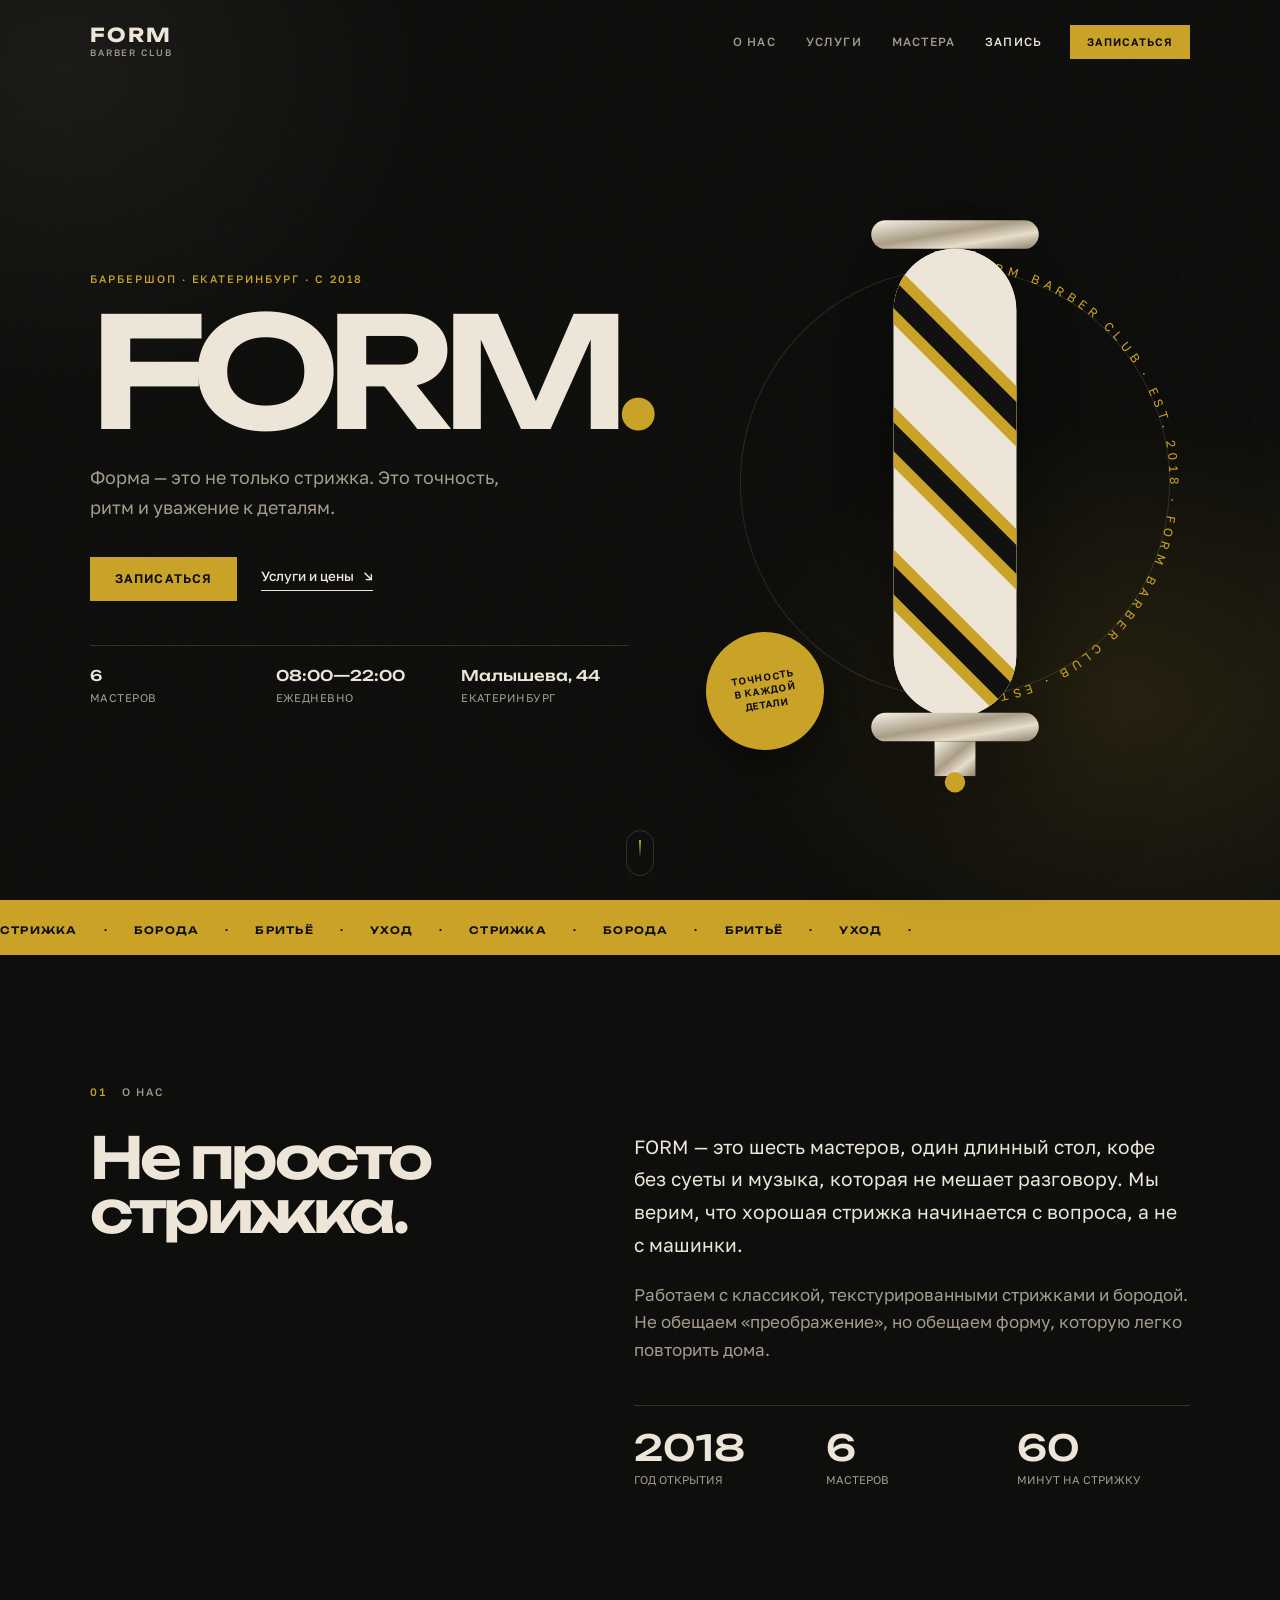
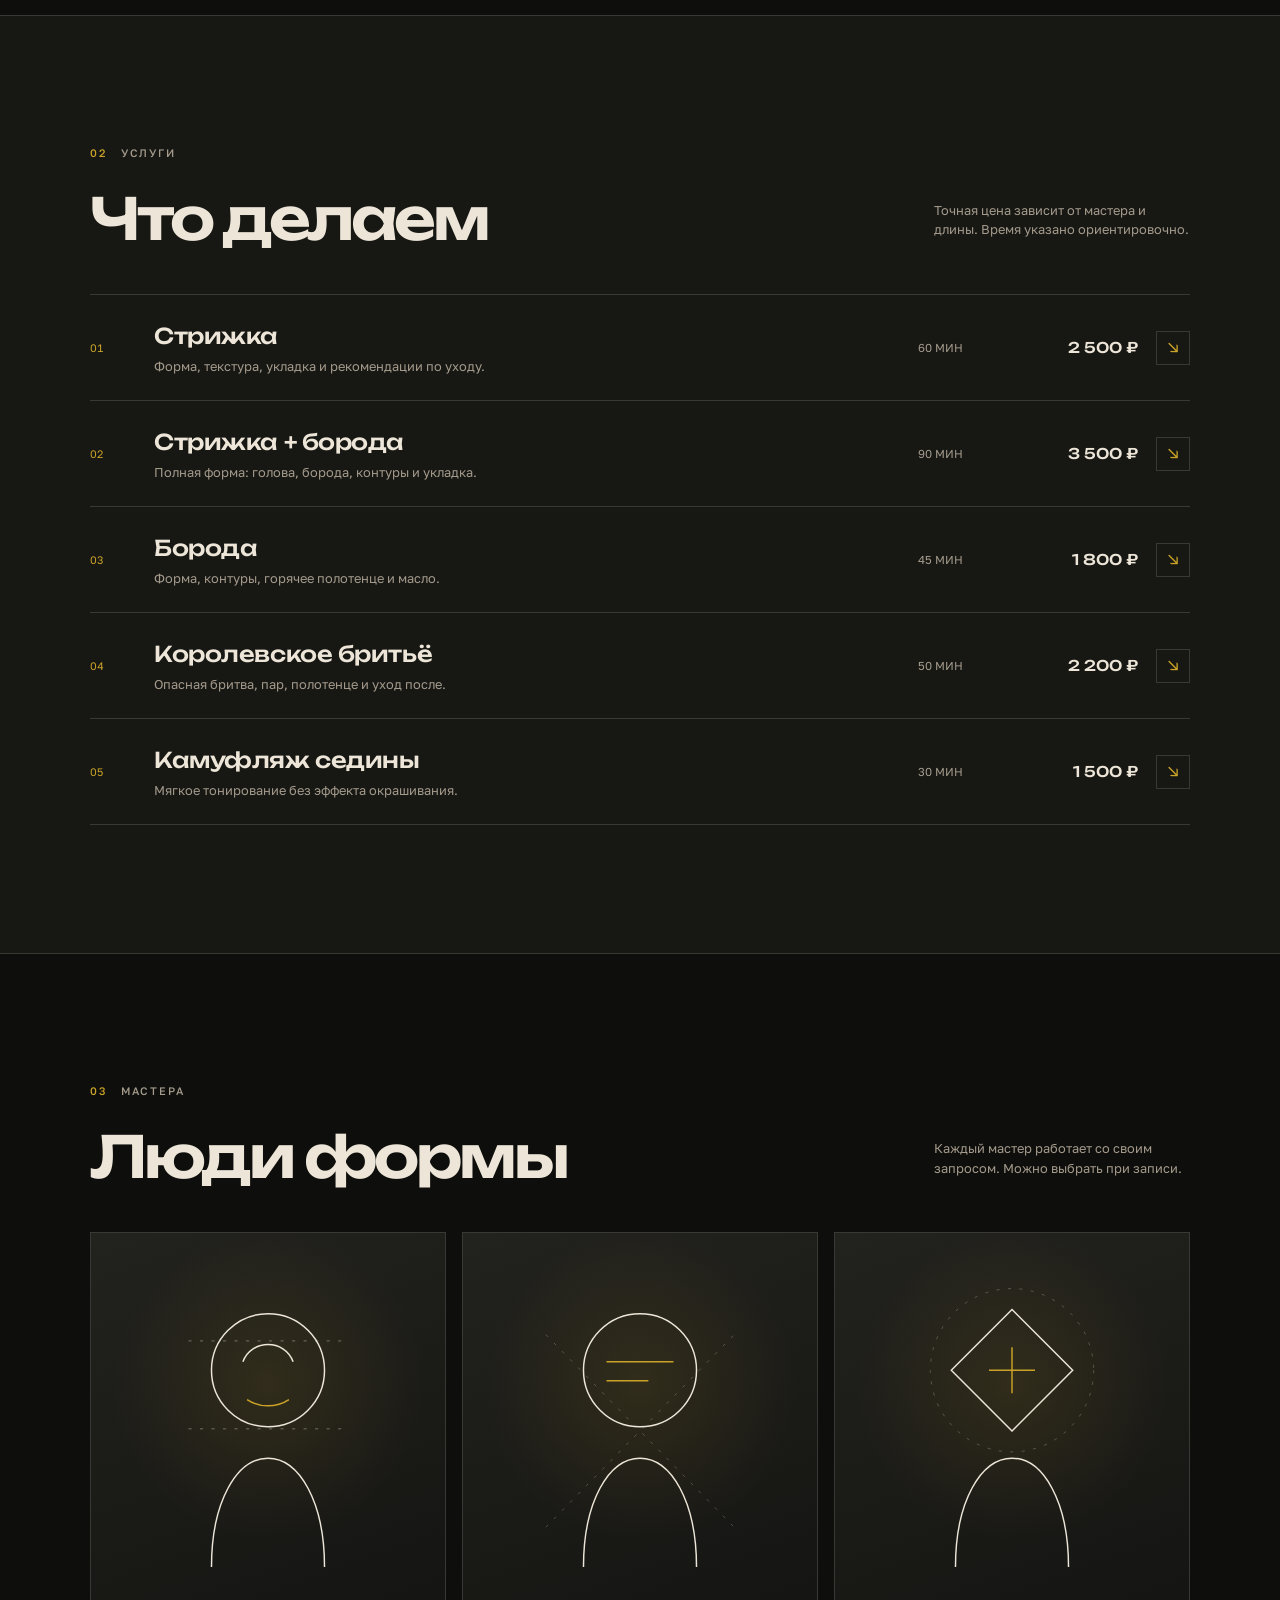
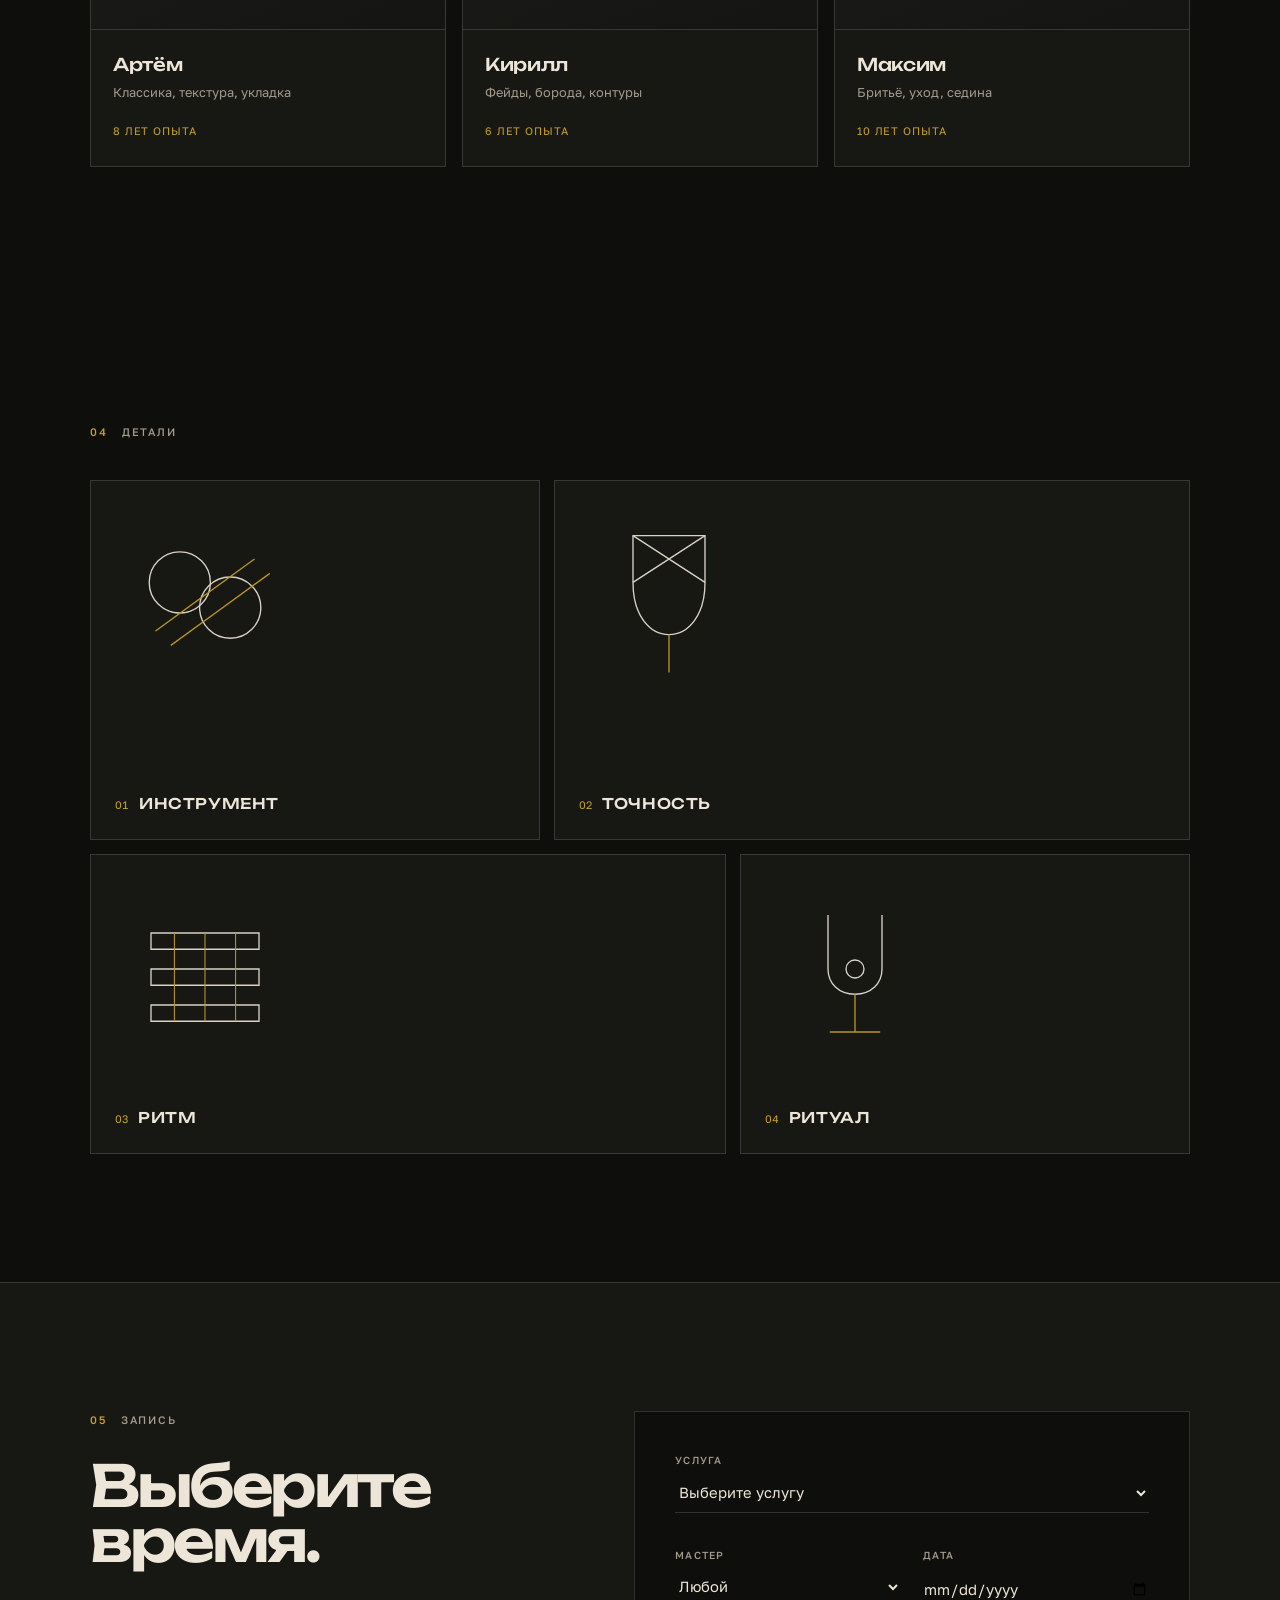
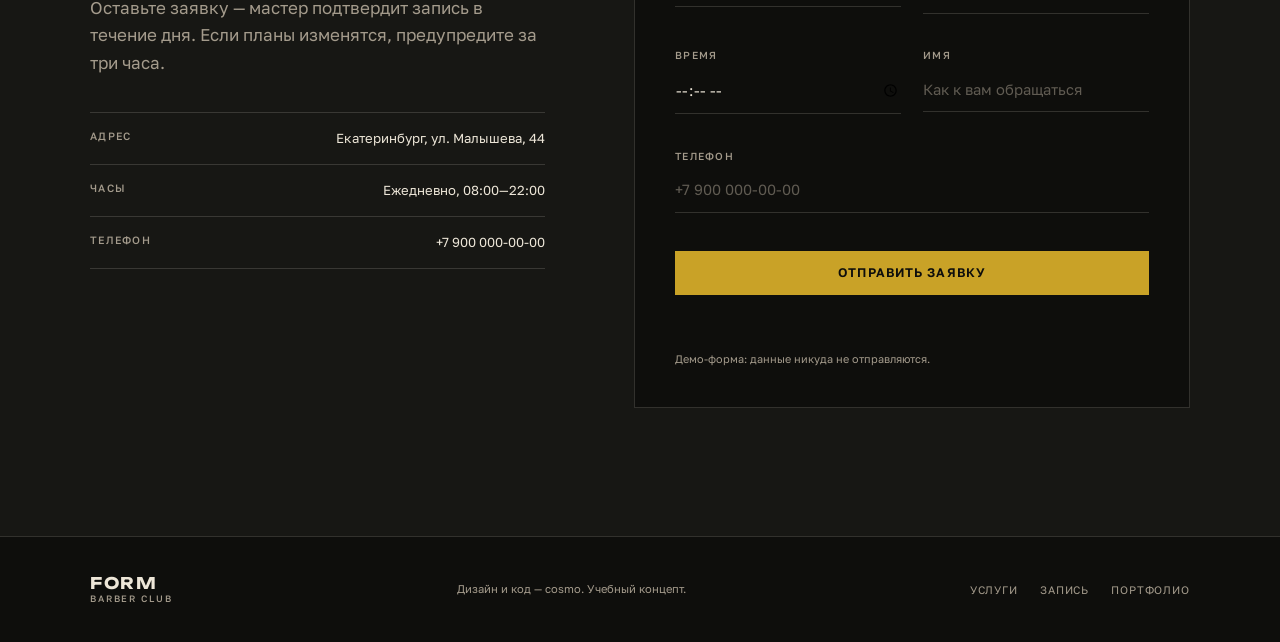
==== commit ecba1965: "Заменить имя на cosmo" ====
--- a/projects/barber/index.html
+++ b/projects/barber/index.html
@@ -3,7 +3,7 @@
 <head>
   <meta charset="UTF-8">
   <meta name="viewport" content="width=device-width, initial-scale=1.0">
-  <meta name="description" content="FORM — барбершоп: стрижка, борода, бритьё и уход. Концепт-проект Алексея Меркулова.">
+  <meta name="description" content="FORM — барбершоп: стрижка, борода, бритьё и уход. Концепт-проект cosmo.">
   <meta name="theme-color" content="#101010">
   <title>FORM — барбершоп</title>
   <link rel="preconnect" href="https://fonts.googleapis.com">
@@ -329,7 +329,7 @@
   <footer class="footer">
     <div class="container footer-inner">
       <a class="brand" href="#top"><span class="brand-name">FORM</span><span class="brand-sub">barber club</span></a>
-      <p>Дизайн и код — Алексей Меркулов. Учебный концепт.</p>
+      <p>Дизайн и код — cosmo. Учебный концепт.</p>
       <nav aria-label="Навигация в подвале">
         <a href="#services">Услуги</a>
         <a href="#booking">Запись</a>
